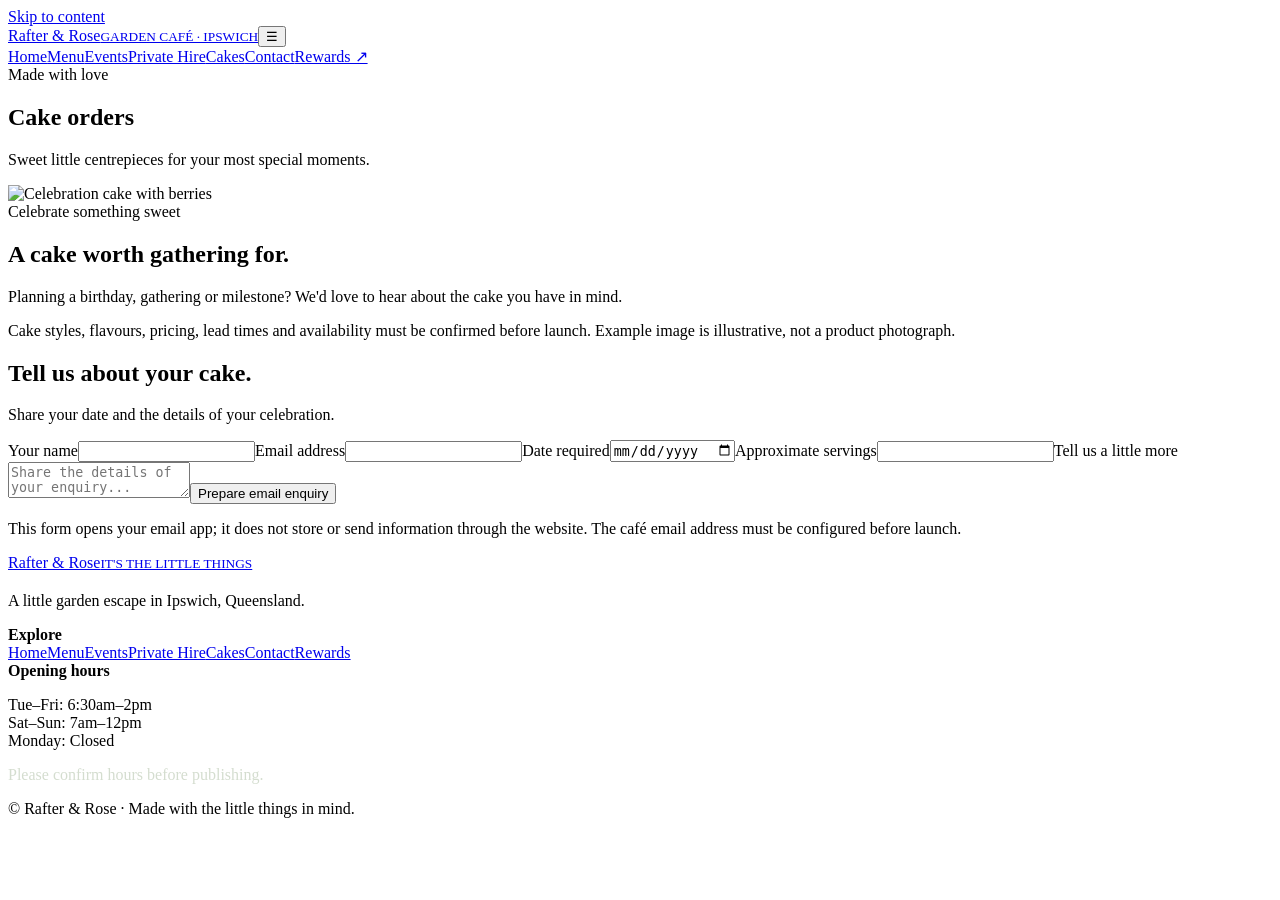
==== cakes.html @ 39052b17 "Add files via upload" ====
<!doctype html><html lang="en-AU"><head><meta charset="utf-8"><meta name="viewport" content="width=device-width,initial-scale=1"><meta name="theme-color" content="#3e5544"><meta name="description" content="Rafter & Rose garden café in Ipswich, Queensland."><title>Cake Orders | Rafter & Rose</title><link rel="stylesheet" href="assets/style.css"></head><body><a class="skip" href="#main">Skip to content</a><header class="site-header"><div class="shell header-inner"><a class="brand" href="index.html">Rafter & Rose<small>GARDEN CAFÉ · IPSWICH</small></a><button class="menu-toggle" aria-label="Toggle navigation" aria-expanded="false">☰</button><nav class="nav" aria-label="Main navigation"><a href="index.html" >Home</a><a href="menu.html" >Menu</a><a href="events.html" >Events</a><a href="private-hire.html" >Private Hire</a><a href="cakes.html" aria-current=page>Cakes</a><a href="contact.html" >Contact</a><a class="reward" href="https://rewards.rafterandrose.com/">Rewards ↗</a></nav></div></header><main id="main"><section class="page-hero"><div class="shell"><div class="eyebrow">Made with love</div><h1>Cake orders</h1><p>Sweet little centrepieces for your most special moments.</p></div></section><section class="section"><div class="shell split"><img class="photo" src="https://images.unsplash.com/photo-1578985545062-69928b1d9587?auto=format&fit=crop&w=1000&q=85" alt="Celebration cake with berries"><div><div class="eyebrow">Celebrate something sweet</div><h2>A cake worth gathering for.</h2><p>Planning a birthday, gathering or milestone? We'd love to hear about the cake you have in mind.</p><div class="note">Cake styles, flavours, pricing, lead times and availability must be confirmed before launch. Example image is illustrative, not a product photograph.</div></div></div></section><section class="section alt"><div class="shell split"><div><h2>Tell us about your cake.</h2><p>Share your date and the details of your celebration.</p></div><form class="form" data-enquiry="Cake order"><label>Your name<input name="Name" required autocomplete="name"></label><label>Email address<input name="Email" type="email" required autocomplete="email"></label><label>Date required<input name="Date required" type="date"></label><label>Approximate servings<input name="Servings" type="number" min="1"></label><label>Tell us a little more<textarea name="Details" required placeholder="Share the details of your enquiry..."></textarea></label><button class="button" type="submit">Prepare email enquiry</button><p class="small">This form opens your email app; it does not store or send information through the website. The café email address must be configured before launch.</p></form></div></section></main><footer class="footer"><div class="shell"><div class="footer-grid"><div><a class="brand" href="index.html">Rafter & Rose<small>IT'S THE LITTLE THINGS</small></a><p style="margin-top:20px">A little garden escape in Ipswich, Queensland.</p></div><div><strong>Explore</strong><div class="footer-links"><a href="index.html">Home</a><a href="menu.html">Menu</a><a href="events.html">Events</a><a href="private-hire.html">Private Hire</a><a href="cakes.html">Cakes</a><a href="contact.html">Contact</a><a href="https://rewards.rafterandrose.com/">Rewards</a></div></div><div><strong>Opening hours</strong><p>Tue–Fri: 6:30am–2pm<br>Sat–Sun: 7am–12pm<br>Monday: Closed</p><p class="small" style="color:#d4ddcf">Please confirm hours before publishing.</p></div></div><div class="footer-bottom">© Rafter & Rose · Made with the little things in mind.</div></div></footer><script src="assets/script.js"></script></body></html>
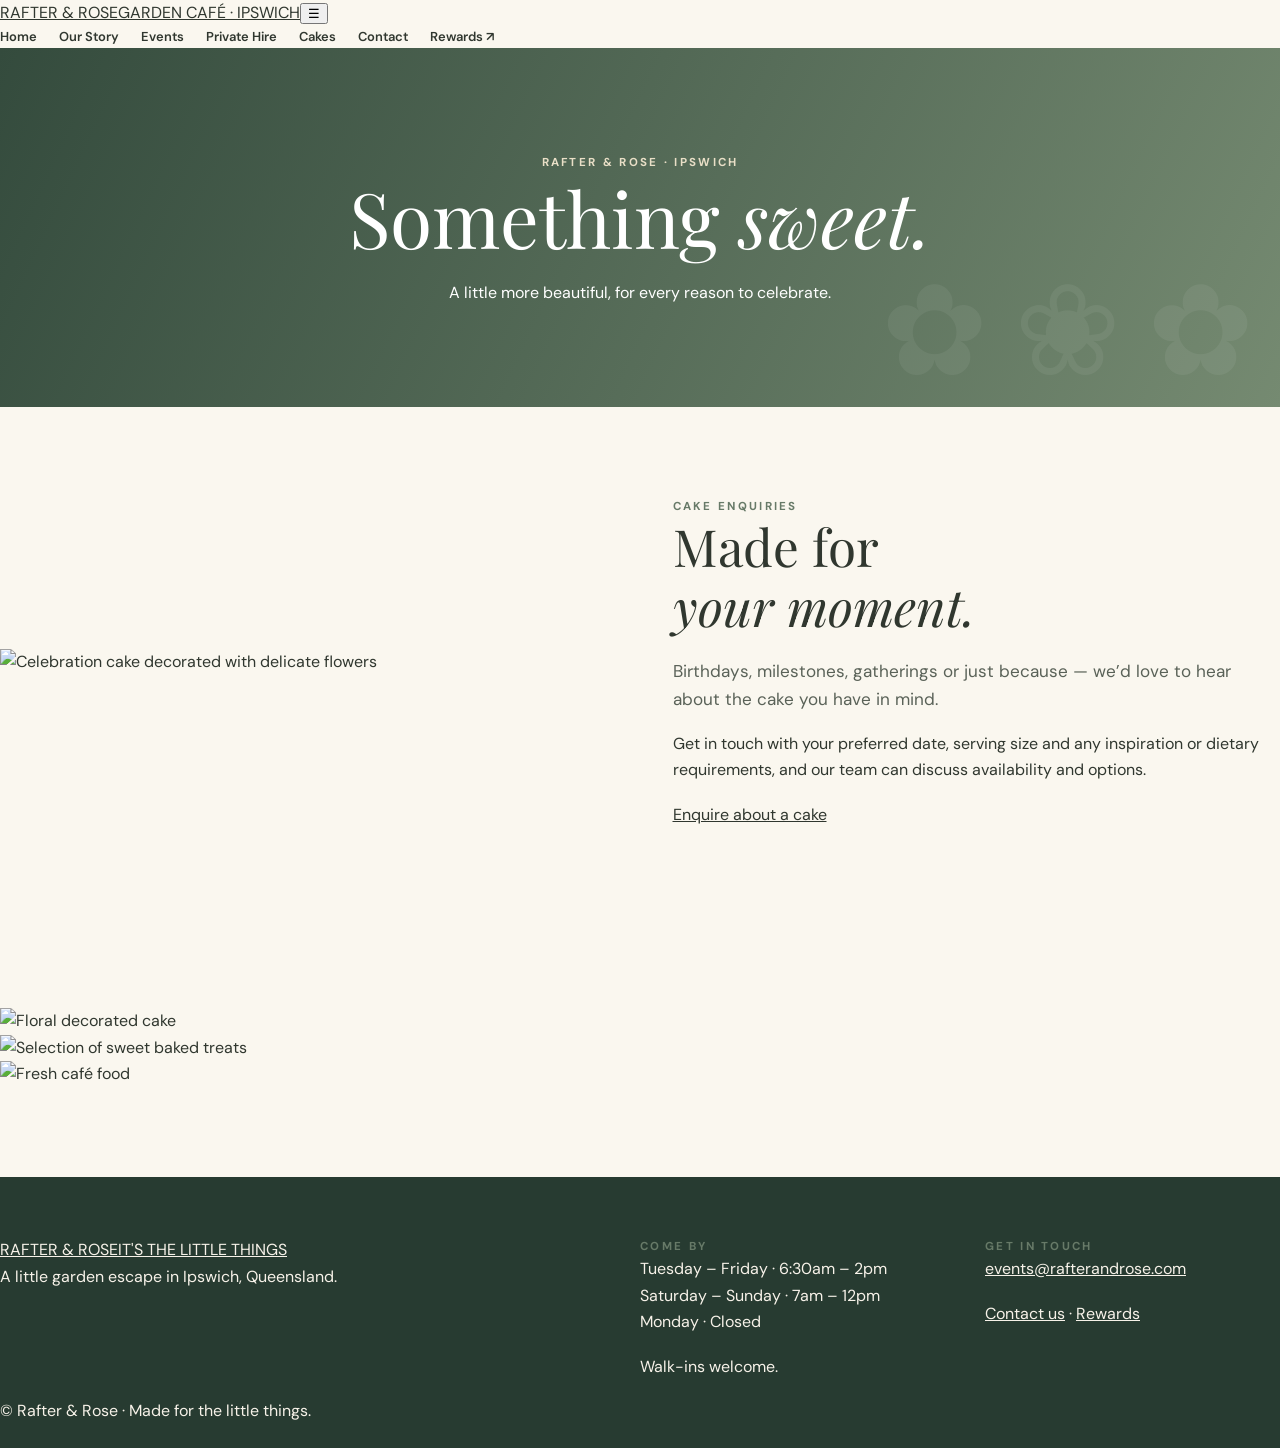
==== commit 654a5ae4: "Update Rafter & Rose website" ====
--- a/cakes.html
+++ b/cakes.html
@@ -1 +1 @@
-<!doctype html><html lang="en-AU"><head><meta charset="utf-8"><meta name="viewport" content="width=device-width,initial-scale=1"><meta name="theme-color" content="#3e5544"><meta name="description" content="Rafter & Rose garden café in Ipswich, Queensland."><title>Cake Orders | Rafter & Rose</title><link rel="stylesheet" href="assets/style.css"></head><body><a class="skip" href="#main">Skip to content</a><header class="site-header"><div class="shell header-inner"><a class="brand" href="index.html">Rafter & Rose<small>GARDEN CAFÉ · IPSWICH</small></a><button class="menu-toggle" aria-label="Toggle navigation" aria-expanded="false">☰</button><nav class="nav" aria-label="Main navigation"><a href="index.html" >Home</a><a href="menu.html" >Menu</a><a href="events.html" >Events</a><a href="private-hire.html" >Private Hire</a><a href="cakes.html" aria-current=page>Cakes</a><a href="contact.html" >Contact</a><a class="reward" href="https://rewards.rafterandrose.com/">Rewards ↗</a></nav></div></header><main id="main"><section class="page-hero"><div class="shell"><div class="eyebrow">Made with love</div><h1>Cake orders</h1><p>Sweet little centrepieces for your most special moments.</p></div></section><section class="section"><div class="shell split"><img class="photo" src="https://images.unsplash.com/photo-1578985545062-69928b1d9587?auto=format&fit=crop&w=1000&q=85" alt="Celebration cake with berries"><div><div class="eyebrow">Celebrate something sweet</div><h2>A cake worth gathering for.</h2><p>Planning a birthday, gathering or milestone? We'd love to hear about the cake you have in mind.</p><div class="note">Cake styles, flavours, pricing, lead times and availability must be confirmed before launch. Example image is illustrative, not a product photograph.</div></div></div></section><section class="section alt"><div class="shell split"><div><h2>Tell us about your cake.</h2><p>Share your date and the details of your celebration.</p></div><form class="form" data-enquiry="Cake order"><label>Your name<input name="Name" required autocomplete="name"></label><label>Email address<input name="Email" type="email" required autocomplete="email"></label><label>Date required<input name="Date required" type="date"></label><label>Approximate servings<input name="Servings" type="number" min="1"></label><label>Tell us a little more<textarea name="Details" required placeholder="Share the details of your enquiry..."></textarea></label><button class="button" type="submit">Prepare email enquiry</button><p class="small">This form opens your email app; it does not store or send information through the website. The café email address must be configured before launch.</p></form></div></section></main><footer class="footer"><div class="shell"><div class="footer-grid"><div><a class="brand" href="index.html">Rafter & Rose<small>IT'S THE LITTLE THINGS</small></a><p style="margin-top:20px">A little garden escape in Ipswich, Queensland.</p></div><div><strong>Explore</strong><div class="footer-links"><a href="index.html">Home</a><a href="menu.html">Menu</a><a href="events.html">Events</a><a href="private-hire.html">Private Hire</a><a href="cakes.html">Cakes</a><a href="contact.html">Contact</a><a href="https://rewards.rafterandrose.com/">Rewards</a></div></div><div><strong>Opening hours</strong><p>Tue–Fri: 6:30am–2pm<br>Sat–Sun: 7am–12pm<br>Monday: Closed</p><p class="small" style="color:#d4ddcf">Please confirm hours before publishing.</p></div></div><div class="footer-bottom">© Rafter & Rose · Made with the little things in mind.</div></div></footer><script src="assets/script.js"></script></body></html>+<!doctype html><html lang="en-AU"><head><meta charset="utf-8"><meta name="viewport" content="width=device-width,initial-scale=1"><meta name="theme-color" content="#263c2d"><meta name="description" content="A little something special in the heart of Ipswich."><title>Cakes | Rafter & Rose</title><link rel="stylesheet" href="assets/style.css"></head><body><a class="skip" href="#main">Skip to content</a><header class="top"><div class="wrap top-inner"><a class="logo" href="index.html">RAFTER &amp; ROSE<span>GARDEN CAFÉ · IPSWICH</span></a><button class="toggle" aria-label="Toggle navigation" aria-expanded="false">☰</button><nav class="nav" aria-label="Main navigation"><a href="index.html">Home</a><a href="story.html">Our Story</a><a href="events.html">Events</a><a href="private-hire.html">Private Hire</a><a href="cakes.html">Cakes</a><a href="contact.html">Contact</a><a class="outline" href="https://rewards.rafterandrose.com/">Rewards ↗</a></nav></div></header><main id="main"><section class="page-hero"><div class="wrap"><div class="eyebrow">Rafter &amp; Rose · Ipswich</div><h1 class="display">Something <em>sweet.</em></h1><p>A little more beautiful, for every reason to celebrate.</p></div></section><section class="section"><div class="wrap split"><img src="assets/images/cake.jpg" alt="Celebration cake decorated with delicate flowers" loading="lazy"><div class="copy"><div class="eyebrow">Cake enquiries</div><h2 class="display">Made for<br><em>your moment.</em></h2><p class="lead">Birthdays, milestones, gatherings or just because — we’d love to hear about the cake you have in mind.</p><p>Get in touch with your preferred date, serving size and any inspiration or dietary requirements, and our team can discuss availability and options.</p><a class="btn" href="mailto:events@rafterandrose.com?subject=Cake%20enquiry">Enquire about a cake</a></div></div></section><section class="section muted"><div class="wrap gallery"><img src="assets/images/flowers.jpg" alt="Floral decorated cake" loading="lazy"><img src="assets/images/pastry.jpg" alt="Selection of sweet baked treats" loading="lazy"><img src="assets/images/food.jpg" alt="Fresh café food" loading="lazy"></div></section></main><footer class="footer"><div class="wrap"><div class="footer-grid"><div><a class="logo" href="index.html">RAFTER &amp; ROSE<span>IT'S THE LITTLE THINGS</span></a><p>A little garden escape in Ipswich, Queensland.</p></div><div><div class="eyebrow">Come by</div><p>Tuesday – Friday · 6:30am – 2pm<br>Saturday – Sunday · 7am – 12pm<br>Monday · Closed</p><p>Walk-ins welcome.</p></div><div><div class="eyebrow">Get in touch</div><p><a href="mailto:events@rafterandrose.com">events@rafterandrose.com</a></p><p><a href="contact.html">Contact us</a> · <a href="https://rewards.rafterandrose.com/">Rewards</a></p></div></div><div class="fine">© Rafter &amp; Rose · Made for the little things.</div></div></footer><script src="assets/script.js"></script></body></html>
--- a/assets/style.css
+++ b/assets/style.css
@@ -0,0 +1,2 @@
+@import url('https://fonts.googleapis.com/css2?family=DM+Sans:wght@400;500;600;700&family=Playfair+Display:ital,wght@0,400;0,500;0,600;1,400;1,500&display=swap');
+:root{--green:#3e5544;--dark:#273b31;--sage:#a5b49d;--cream:#faf7ef;--pink:#e8d8d1;--ink:#30372f;--line:#dddcd1}*{box-sizing:border-box}html{scroll-behavior:smooth}body{margin:0;background:var(--cream);color:var(--ink);font-family:'DM Sans',sans-serif;line-height:1.65}a{color:inherit}img{max-width:100%;display:block}h1,h2,h3,.brand{font-family:'Playfair Display',Georgia,serif;font-weight:400;line-height:1.18}h1{font-size:clamp(3rem,7vw,6.4rem);margin:0 0 18px}h2{font-size:clamp(2rem,4vw,3.7rem);margin:0 0 20px}h3{font-size:1.6rem;margin:0 0 12px}p{margin:0 0 18px}.eyebrow{text-transform:uppercase;letter-spacing:.2em;font-size:.72rem;font-weight:700;color:#677a68}.shell{width:min(1160px,90%);margin:auto}.site-header{position:sticky;top:0;z-index:20;background:rgba(250,247,239,.96);border-bottom:1px solid var(--line);backdrop-filter:blur(12px)}.header-inner{display:flex;align-items:center;justify-content:space-between;gap:18px;min-height:82px}.brand{text-decoration:none;font-size:1.8rem;white-space:nowrap;color:var(--dark)}.brand small{display:block;text-align:center;letter-spacing:.23em;font:600 .56rem 'DM Sans',sans-serif}.nav{display:flex;align-items:center;gap:22px}.nav a{text-decoration:none;font-size:.81rem;font-weight:600}.nav a:hover,.nav a[aria-current=page]{color:#8b5d6d}.nav .reward{background:var(--green);color:white;padding:11px 15px;border-radius:3px}.menu-toggle{display:none;border:1px solid var(--green);background:none;padding:8px 12px;font-size:1.3rem;color:var(--green)}.hero{min-height:610px;display:grid;align-items:center;position:relative;color:white;background:linear-gradient(90deg,rgba(28,44,34,.84),rgba(28,44,34,.16)),url('https://images.unsplash.com/photo-1445116572660-236099ec97a0?auto=format&fit=crop&w=1800&q=85') center/cover}.hero-content{padding:95px 0;max-width:690px}.hero .eyebrow{color:#e5e5d4}.hero p{font-size:1.15rem;max-width:530px}.button{display:inline-block;border:1px solid var(--green);background:var(--green);color:white;padding:13px 22px;text-decoration:none;font-size:.78rem;letter-spacing:.12em;text-transform:uppercase;font-weight:700;border-radius:2px;cursor:pointer}.button.light{background:#fff9ed;color:var(--green);border-color:#fff9ed}.button.outline{background:transparent;color:var(--green)}.button + .button{margin-left:10px}.section{padding:90px 0}.section.alt{background:#f1efe5}.section.blush{background:#f3e9e4}.center{text-align:center}.center .lead{margin-left:auto;margin-right:auto}.lead{max-width:650px;font-size:1.07rem;color:#5a6258}.split{display:grid;grid-template-columns:1fr 1fr;gap:65px;align-items:center}.photo{width:100%;height:460px;object-fit:cover}.photo.short{height:330px}.grid{display:grid;grid-template-columns:repeat(3,1fr);gap:25px}.tile{background:#fffdf7;border:1px solid var(--line)}.tile img{width:100%;height:235px;object-fit:cover}.tile-body{padding:27px}.tile-body p{color:#616a60}.flourish{font-size:2rem;color:#9caa90;letter-spacing:.3em;margin-bottom:15px}.page-hero{background:linear-gradient(115deg,#344b3d,#758a71);color:white;padding:105px 0 100px;text-align:center;position:relative;overflow:hidden}.page-hero:after{content:'✿  ❀  ✿';position:absolute;right:2%;bottom:-30px;font-size:8rem;color:#ffffff10;white-space:nowrap}.page-hero .eyebrow{color:#e9dfc7}.page-hero h1{font-size:clamp(3rem,6vw,5rem)}.page-hero p{max-width:610px;margin:auto}.note{background:#fff8e8;border-left:3px solid #bda476;padding:18px 22px;font-size:.9rem}.hours{width:100%;border-collapse:collapse}.hours td{padding:13px 4px;border-bottom:1px solid var(--line)}.hours td:last-child{text-align:right}.footer{background:var(--dark);color:#f7f2e9;padding:60px 0 24px}.footer-grid{display:grid;grid-template-columns:2fr 1fr 1fr;gap:50px}.footer a{color:#f7f2e9}.footer-links{display:grid;gap:8px}.footer .brand{color:white}.footer-bottom{border-top:1px solid #ffffff30;margin-top:45px;padding-top:18px;font-size:.75rem;color:#d3dacd}.form{display:grid;gap:16px}.form label{font-weight:600;font-size:.85rem}.form input,.form select,.form textarea{width:100%;padding:14px;margin-top:6px;border:1px solid #c8cbbd;background:#fffefa;font:inherit;border-radius:2px}.form textarea{min-height:130px}.form button{justify-self:start}.small{font-size:.85rem;color:#667065}.tag{display:inline-block;padding:5px 10px;background:#e5e9df;color:#3e5544;font-size:.73rem;letter-spacing:.06em;margin-bottom:15px}.menu-list{display:grid;grid-template-columns:repeat(2,1fr);gap:20px}.menu-panel{padding:30px;background:#fffdf7;border:1px solid var(--line)}.menu-panel h3{color:var(--green)}.menu-panel p{margin:0}.cta{background:var(--green);color:white;text-align:center;padding:75px 0}.cta .eyebrow{color:#d8e4d4}.cta p{max-width:650px;margin:0 auto 24px}.skip{position:absolute;left:-9999px}.skip:focus{left:10px;top:10px;background:white;color:black;z-index:99;padding:10px}@media(max-width:950px){.menu-toggle{display:block}.nav{display:none;position:absolute;top:82px;left:0;right:0;background:var(--cream);padding:22px 5%;box-shadow:0 10px 18px #0002;flex-direction:column;align-items:stretch}.nav.open{display:flex}.split{gap:30px}.grid{grid-template-columns:repeat(2,1fr)}}@media(max-width:650px){.header-inner{min-height:72px}.nav{top:72px}.brand{font-size:1.4rem}.hero{min-height:520px}.hero-content{padding:70px 0}.section{padding:60px 0}.split,.grid,.menu-list,.footer-grid{grid-template-columns:1fr}.photo{height:330px}.tile img{height:240px}.footer-grid{gap:25px}.button + .button{margin-left:0;margin-top:10px}.page-hero{padding:80px 0}}
